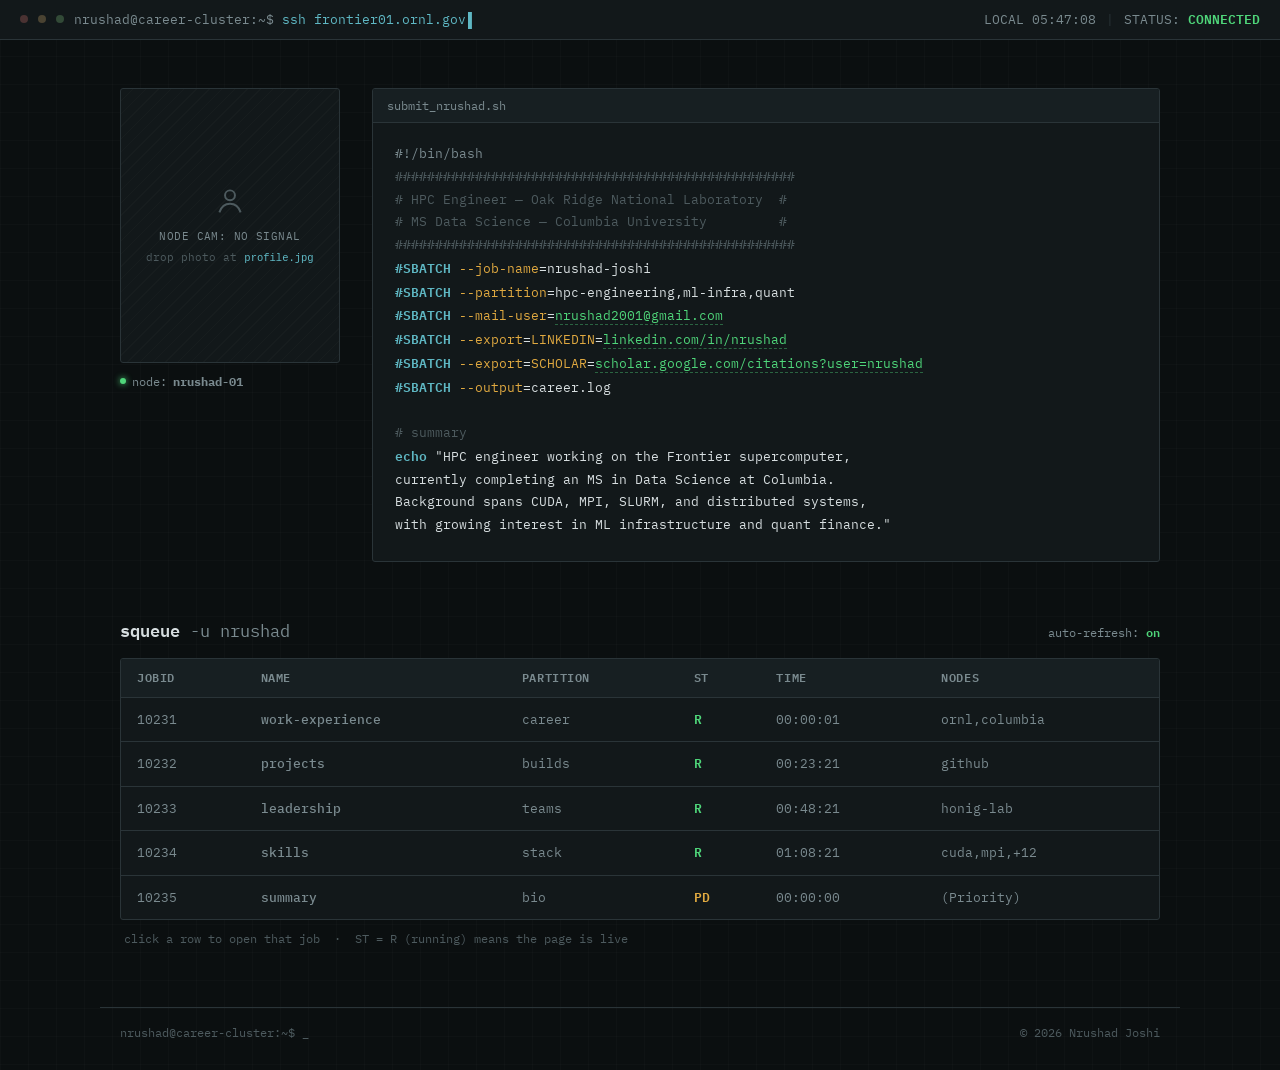
==== index.html @ c317f526 "Move site files to repo root, fix asset paths" ====
<!DOCTYPE html>
<html lang="en">
<head>
<meta charset="UTF-8">
<meta name="viewport" content="width=device-width, initial-scale=1.0">
<title>Nrushad Joshi — HPC Engineer</title>
<meta name="description" content="Nrushad Joshi — HPC Engineer at Oak Ridge National Laboratory, MS Data Science at Columbia University.">
<link rel="preconnect" href="https://fonts.googleapis.com">
<link rel="preconnect" href="https://fonts.gstatic.com" crossorigin>
<link href="https://fonts.googleapis.com/css2?family=IBM+Plex+Mono:wght@400;500;600;700&family=IBM+Plex+Sans:wght@400;500;600&display=swap" rel="stylesheet">
<link rel="stylesheet" href="style.css">
</head>
<body>

<!-- Terminal chrome bar -->
<header class="termbar">
  <div class="termbar-left">
    <span class="dot"></span><span class="dot"></span><span class="dot"></span>
    <span class="termbar-path">nrushad@career-cluster:~$ <span class="cursor-blink">ssh frontier01.ornl.gov</span></span>
  </div>
  <div class="termbar-right">
    <span class="termbar-item" id="local-time">--:--:--</span>
    <span class="termbar-sep">|</span>
    <span class="termbar-item">STATUS: <span class="state-running">CONNECTED</span></span>
  </div>
</header>

<main>

  <!-- HERO: job submission script -->
  <section class="hero">
    <div class="hero-photo">
      <div class="photo-frame">
        <div class="photo-placeholder">
          <svg viewBox="0 0 24 24" width="34" height="34" fill="none" stroke="currentColor" stroke-width="1.4">
            <circle cx="12" cy="8" r="3.5"/>
            <path d="M4.5 20c1.4-4 4-6 7.5-6s6.1 2 7.5 6"/>
          </svg>
          <p class="ph-line1">NODE CAM: no signal</p>
          <p class="ph-line2">drop photo at <code>profile.jpg</code></p>
        </div>
        <img src="profile.jpg" alt="Nrushad Joshi" class="photo-real" onload="this.style.display='block'; this.previousElementSibling.style.display='none';" onerror="this.style.display='none';">
      </div>
      <div class="node-tag">
        <span class="node-dot"></span> node: <strong>nrushad-01</strong>
      </div>
    </div>

    <div class="hero-script">
      <div class="script-titlebar">submit_nrushad.sh</div>
      <pre class="script-body"><span class="tok-shebang">#!/bin/bash</span>
<span class="tok-comment">##################################################</span>
<span class="tok-comment"># HPC Engineer — Oak Ridge National Laboratory  #</span>
<span class="tok-comment"># MS Data Science — Columbia University         #</span>
<span class="tok-comment">##################################################</span>
<span class="tok-directive">#SBATCH</span> <span class="tok-flag">--job-name</span>=<span class="tok-val">nrushad-joshi</span>
<span class="tok-directive">#SBATCH</span> <span class="tok-flag">--partition</span>=<span class="tok-val">hpc-engineering,ml-infra,quant</span>
<span class="tok-directive">#SBATCH</span> <span class="tok-flag">--mail-user</span>=<a class="tok-link" href="mailto:nrushad2001@gmail.com">nrushad2001@gmail.com</a>
<span class="tok-directive">#SBATCH</span> <span class="tok-flag">--export</span>=<span class="tok-key">LINKEDIN</span>=<a class="tok-link" href="https://www.linkedin.com/in/nrushad/" target="_blank" rel="noopener">linkedin.com/in/nrushad</a>
<span class="tok-directive">#SBATCH</span> <span class="tok-flag">--export</span>=<span class="tok-key">SCHOLAR</span>=<a class="tok-link" href="https://scholar.google.com/" target="_blank" rel="noopener">scholar.google.com/citations?user=nrushad</a>
<span class="tok-directive">#SBATCH</span> <span class="tok-flag">--output</span>=<span class="tok-val">career.log</span>

<span class="tok-comment"># summary</span>
<span class="tok-echo">echo</span> <span class="tok-string">"HPC engineer working on the Frontier supercomputer,
currently completing an MS in Data Science at Columbia.
Background spans CUDA, MPI, SLURM, and distributed systems,
with growing interest in ML infrastructure and quant finance."</span></pre>
    </div>
  </section>

  <!-- SQUEUE navigation -->
  <section class="queue">
    <div class="queue-header">
      <h2>squeue <span class="queue-flag">-u nrushad</span></h2>
      <span class="queue-refresh">auto-refresh: <span class="state-running">on</span></span>
    </div>

    <div class="queue-table-wrap">
      <table class="queue-table">
        <thead>
          <tr>
            <th>JOBID</th>
            <th>NAME</th>
            <th>PARTITION</th>
            <th>ST</th>
            <th>TIME</th>
            <th>NODES</th>
          </tr>
        </thead>
        <tbody>
          <tr class="queue-row" data-href="work-experience.html">
            <td>10231</td>
            <td class="job-name">work-experience</td>
            <td>career</td>
            <td><span class="state-running">R</span></td>
            <td class="job-timer" data-base="0">00:00:00</td>
            <td>ornl,columbia</td>
          </tr>
          <tr class="queue-row" data-href="projects.html">
            <td>10232</td>
            <td class="job-name">projects</td>
            <td>builds</td>
            <td><span class="state-running">R</span></td>
            <td class="job-timer" data-base="1400">00:00:00</td>
            <td>github</td>
          </tr>
          <tr class="queue-row" data-href="leadership.html">
            <td>10233</td>
            <td class="job-name">leadership</td>
            <td>teams</td>
            <td><span class="state-running">R</span></td>
            <td class="job-timer" data-base="2900">00:00:00</td>
            <td>honig-lab</td>
          </tr>
          <tr class="queue-row" data-href="skills.html">
            <td>10234</td>
            <td class="job-name">skills</td>
            <td>stack</td>
            <td><span class="state-running">R</span></td>
            <td class="job-timer" data-base="4100">00:00:00</td>
            <td>cuda,mpi,+12</td>
          </tr>
          <tr class="queue-row" data-href="summary.html">
            <td>10235</td>
            <td class="job-name">summary</td>
            <td>bio</td>
            <td><span class="state-pending">PD</span></td>
            <td class="job-timer-static">00:00:00</td>
            <td>(Priority)</td>
          </tr>
        </tbody>
      </table>
    </div>
    <p class="queue-hint">click a row to open that job &nbsp;&middot;&nbsp; ST = R (running) means the page is live</p>
  </section>

</main>

<footer class="termfooter">
  <span>nrushad@career-cluster:~$ <span class="cursor-blink">_</span></span>
  <span class="termfooter-right">&copy; <span id="year"></span> Nrushad Joshi</span>
</footer>

<script src="main.js"></script>
</body>
</html>
---- style.css ----
/* ============================================================
   Design tokens
   ============================================================ */
:root {
  --bg:          #0b0f10;
  --panel:       #12181a;
  --panel-2:     #171f22;
  --border:      #2a3438;
  --text:        #d7dee0;
  --text-muted:  #7a8a8f;
  --text-dim:    #4d5a5e;

  --green:       #4fd67a;
  --amber:       #e0a940;
  --cyan:        #5fb8c4;
  --red:         #e0625a;

  --mono: 'IBM Plex Mono', ui-monospace, SFMono-Regular, Menlo, Consolas, monospace;
  --sans: 'IBM Plex Sans', -apple-system, BlinkMacSystemFont, 'Segoe UI', sans-serif;

  --radius: 3px;
}

* { box-sizing: border-box; }

html { scroll-behavior: smooth; }

body {
  margin: 0;
  background: var(--bg);
  background-image:
    linear-gradient(rgba(255,255,255,0.015) 1px, transparent 1px),
    linear-gradient(90deg, rgba(255,255,255,0.015) 1px, transparent 1px);
  background-size: 28px 28px;
  color: var(--text);
  font-family: var(--sans);
  line-height: 1.5;
}

a { color: inherit; }

/* Focus visibility */
a:focus-visible, .queue-row:focus-visible {
  outline: 2px solid var(--cyan);
  outline-offset: 2px;
}

@media (prefers-reduced-motion: reduce) {
  * { animation: none !important; transition: none !important; }
}

/* ============================================================
   Terminal chrome bar
   ============================================================ */
.termbar {
  display: flex;
  align-items: center;
  justify-content: space-between;
  gap: 12px;
  padding: 10px 20px;
  background: var(--panel);
  border-bottom: 1px solid var(--border);
  font-family: var(--mono);
  font-size: 12.5px;
  flex-wrap: wrap;
}

.termbar-left { display: flex; align-items: center; gap: 10px; }

.dot {
  width: 8px; height: 8px;
  border-radius: 50%;
  background: var(--text-dim);
  display: inline-block;
}
.dot:nth-child(1) { background: #4a3232; }
.dot:nth-child(2) { background: #4a4332; }
.dot:nth-child(3) { background: #324a37; }

.termbar-path { color: var(--text-muted); }
.termbar-path .cursor-blink { color: var(--cyan); }

.termbar-right { color: var(--text-muted); display: flex; align-items: center; gap: 10px; }
.termbar-sep { color: var(--border); }

.state-running { color: var(--green); font-weight: 600; }
.state-pending { color: var(--amber); font-weight: 600; }

.cursor-blink::after {
  content: '▌';
  margin-left: 2px;
  animation: blink 1.1s steps(1) infinite;
}
@keyframes blink { 50% { opacity: 0; } }

/* ============================================================
   Hero
   ============================================================ */
main {
  max-width: 1080px;
  margin: 0 auto;
  padding: 48px 20px 20px;
}

.hero {
  display: grid;
  grid-template-columns: 220px 1fr;
  gap: 32px;
  align-items: start;
  margin-bottom: 56px;
}

.hero-photo { position: sticky; top: 20px; }

.photo-frame {
  position: relative;
  width: 100%;
  aspect-ratio: 4 / 5;
  border: 1px solid var(--border);
  border-radius: var(--radius);
  overflow: hidden;
  background: var(--panel);
}

.photo-real {
  display: none;
  width: 100%;
  height: 100%;
  object-fit: cover;
}

.photo-placeholder {
  position: absolute;
  inset: 0;
  display: flex;
  flex-direction: column;
  align-items: center;
  justify-content: center;
  text-align: center;
  gap: 6px;
  padding: 16px;
  color: var(--text-dim);
  background:
    repeating-linear-gradient(135deg, transparent, transparent 8px, rgba(255,255,255,0.02) 8px, rgba(255,255,255,0.02) 9px);
}

.photo-placeholder svg { color: var(--text-dim); margin-bottom: 4px; }

.ph-line1 {
  margin: 0;
  font-family: var(--mono);
  font-size: 11px;
  letter-spacing: 0.04em;
  color: var(--text-muted);
  text-transform: uppercase;
}

.ph-line2 {
  margin: 0;
  font-family: var(--mono);
  font-size: 10.5px;
  color: var(--text-dim);
}

.ph-line2 code {
  color: var(--cyan);
  background: none;
}

.node-tag {
  margin-top: 10px;
  font-family: var(--mono);
  font-size: 11.5px;
  color: var(--text-muted);
  display: flex;
  align-items: center;
  gap: 6px;
}

.node-dot {
  width: 6px; height: 6px;
  border-radius: 50%;
  background: var(--green);
  box-shadow: 0 0 6px var(--green);
  display: inline-block;
}

/* Script card */
.hero-script {
  border: 1px solid var(--border);
  border-radius: var(--radius);
  background: var(--panel);
  overflow: hidden;
}

.script-titlebar {
  padding: 8px 14px;
  font-family: var(--mono);
  font-size: 11.5px;
  color: var(--text-muted);
  background: var(--panel-2);
  border-bottom: 1px solid var(--border);
}

.script-body {
  margin: 0;
  padding: 20px 22px 24px;
  font-family: var(--mono);
  font-size: 13px;
  line-height: 1.75;
  white-space: pre-wrap;
  word-break: break-word;
  overflow-x: auto;
}

.tok-shebang { color: var(--text-muted); }
.tok-comment { color: var(--text-dim); }
.tok-directive { color: var(--cyan); font-weight: 600; }
.tok-flag { color: var(--amber); }
.tok-val { color: var(--text); }
.tok-key { color: var(--amber); }
.tok-echo { color: var(--cyan); font-weight: 600; }
.tok-string { color: var(--text); }

.tok-link {
  color: var(--green);
  text-decoration: none;
  border-bottom: 1px dashed rgba(79,214,122,0.4);
}
.tok-link:hover { border-bottom-style: solid; }

/* ============================================================
   Queue / navigation table
   ============================================================ */
.queue { margin-bottom: 40px; }

.queue-header {
  display: flex;
  align-items: baseline;
  justify-content: space-between;
  flex-wrap: wrap;
  gap: 8px;
  margin-bottom: 14px;
}

.queue-header h2 {
  font-family: var(--mono);
  font-size: 17px;
  font-weight: 600;
  margin: 0;
  color: var(--text);
}

.queue-flag { color: var(--text-muted); font-weight: 400; }

.queue-refresh {
  font-family: var(--mono);
  font-size: 11.5px;
  color: var(--text-muted);
}

.queue-table-wrap {
  border: 1px solid var(--border);
  border-radius: var(--radius);
  overflow-x: auto;
  background: var(--panel);
}

.queue-table {
  width: 100%;
  border-collapse: collapse;
  font-family: var(--mono);
  font-size: 13px;
  min-width: 560px;
}

.queue-table thead th {
  text-align: left;
  padding: 10px 16px;
  color: var(--text-muted);
  font-weight: 600;
  font-size: 11.5px;
  letter-spacing: 0.05em;
  background: var(--panel-2);
  border-bottom: 1px solid var(--border);
  position: sticky;
  top: 0;
}

.queue-row {
  cursor: pointer;
  border-bottom: 1px solid var(--border);
  transition: background 0.12s ease;
}
.queue-row:last-child { border-bottom: none; }

.queue-row:hover,
.queue-row:focus-visible {
  background: var(--panel-2);
}

.queue-row td {
  padding: 12px 16px;
  color: var(--text-muted);
}

.job-name {
  color: var(--text);
  font-weight: 500;
}

.queue-row:hover .job-name { color: var(--cyan); }

.queue-hint {
  font-family: var(--mono);
  font-size: 11.5px;
  color: var(--text-dim);
  margin: 10px 4px 0;
}

/* ============================================================
   Footer
   ============================================================ */
.termfooter {
  display: flex;
  justify-content: space-between;
  align-items: center;
  flex-wrap: wrap;
  gap: 8px;
  padding: 16px 20px 28px;
  max-width: 1080px;
  margin: 0 auto;
  font-family: var(--mono);
  font-size: 12px;
  color: var(--text-dim);
  border-top: 1px solid var(--border);
}

.termfooter .cursor-blink::after { content: ''; }

/* ============================================================
   Responsive
   ============================================================ */
@media (max-width: 720px) {
  .hero {
    grid-template-columns: 1fr;
  }
  .hero-photo {
    position: static;
    max-width: 200px;
    margin: 0 auto;
  }
  .termbar { font-size: 11px; }
  .script-body { font-size: 12px; padding: 16px; }
}
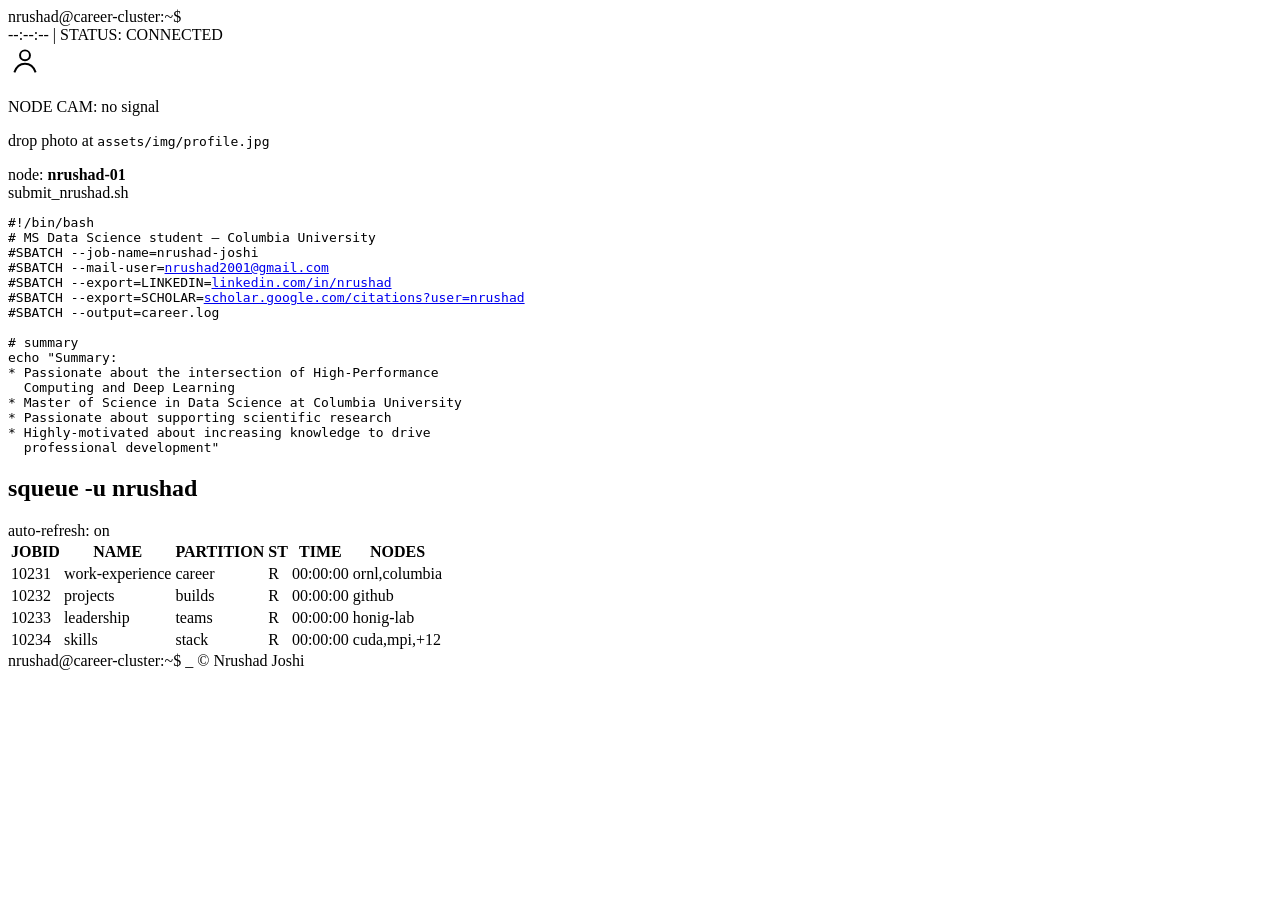
==== commit 23b91180: "Trim job script, update summary content" ====
--- a/index.html
+++ b/index.html
@@ -3,12 +3,12 @@
 <head>
 <meta charset="UTF-8">
 <meta name="viewport" content="width=device-width, initial-scale=1.0">
-<title>Nrushad Joshi — HPC Engineer</title>
-<meta name="description" content="Nrushad Joshi — HPC Engineer at Oak Ridge National Laboratory, MS Data Science at Columbia University.">
+<title>Nrushad Joshi — MS Data Science, Columbia University</title>
+<meta name="description" content="Nrushad Joshi — MS Data Science student at Columbia University, previously an HPC Engineer at Oak Ridge National Laboratory.">
 <link rel="preconnect" href="https://fonts.googleapis.com">
 <link rel="preconnect" href="https://fonts.gstatic.com" crossorigin>
 <link href="https://fonts.googleapis.com/css2?family=IBM+Plex+Mono:wght@400;500;600;700&family=IBM+Plex+Sans:wght@400;500;600&display=swap" rel="stylesheet">
-<link rel="stylesheet" href="style.css">
+<link rel="stylesheet" href="assets/css/style.css">
 </head>
 <body>
 
@@ -16,7 +16,7 @@
 <header class="termbar">
   <div class="termbar-left">
     <span class="dot"></span><span class="dot"></span><span class="dot"></span>
-    <span class="termbar-path">nrushad@career-cluster:~$ <span class="cursor-blink">ssh frontier01.ornl.gov</span></span>
+    <span class="termbar-path">nrushad@career-cluster:~$ <span class="cursor-blink"></span></span>
   </div>
   <div class="termbar-right">
     <span class="termbar-item" id="local-time">--:--:--</span>
@@ -37,9 +37,9 @@
             <path d="M4.5 20c1.4-4 4-6 7.5-6s6.1 2 7.5 6"/>
           </svg>
           <p class="ph-line1">NODE CAM: no signal</p>
-          <p class="ph-line2">drop photo at <code>profile.jpg</code></p>
+          <p class="ph-line2">drop photo at <code>assets/img/profile.jpg</code></p>
         </div>
-        <img src="profile.jpg" alt="Nrushad Joshi" class="photo-real" onload="this.style.display='block'; this.previousElementSibling.style.display='none';" onerror="this.style.display='none';">
+        <img src="assets/img/profile.jpg" alt="Nrushad Joshi" class="photo-real" onload="this.style.display='block'; this.previousElementSibling.style.display='none';" onerror="this.style.display='none';">
       </div>
       <div class="node-tag">
         <span class="node-dot"></span> node: <strong>nrushad-01</strong>
@@ -49,22 +49,21 @@
     <div class="hero-script">
       <div class="script-titlebar">submit_nrushad.sh</div>
       <pre class="script-body"><span class="tok-shebang">#!/bin/bash</span>
-<span class="tok-comment">##################################################</span>
-<span class="tok-comment"># HPC Engineer — Oak Ridge National Laboratory  #</span>
-<span class="tok-comment"># MS Data Science — Columbia University         #</span>
-<span class="tok-comment">##################################################</span>
+<span class="tok-comment"># MS Data Science student — Columbia University</span>
 <span class="tok-directive">#SBATCH</span> <span class="tok-flag">--job-name</span>=<span class="tok-val">nrushad-joshi</span>
-<span class="tok-directive">#SBATCH</span> <span class="tok-flag">--partition</span>=<span class="tok-val">hpc-engineering,ml-infra,quant</span>
 <span class="tok-directive">#SBATCH</span> <span class="tok-flag">--mail-user</span>=<a class="tok-link" href="mailto:nrushad2001@gmail.com">nrushad2001@gmail.com</a>
 <span class="tok-directive">#SBATCH</span> <span class="tok-flag">--export</span>=<span class="tok-key">LINKEDIN</span>=<a class="tok-link" href="https://www.linkedin.com/in/nrushad/" target="_blank" rel="noopener">linkedin.com/in/nrushad</a>
 <span class="tok-directive">#SBATCH</span> <span class="tok-flag">--export</span>=<span class="tok-key">SCHOLAR</span>=<a class="tok-link" href="https://scholar.google.com/" target="_blank" rel="noopener">scholar.google.com/citations?user=nrushad</a>
 <span class="tok-directive">#SBATCH</span> <span class="tok-flag">--output</span>=<span class="tok-val">career.log</span>
 
 <span class="tok-comment"># summary</span>
-<span class="tok-echo">echo</span> <span class="tok-string">"HPC engineer working on the Frontier supercomputer,
-currently completing an MS in Data Science at Columbia.
-Background spans CUDA, MPI, SLURM, and distributed systems,
-with growing interest in ML infrastructure and quant finance."</span></pre>
+<span class="tok-echo">echo</span> <span class="tok-string">"Summary:
+* Passionate about the intersection of High-Performance
+  Computing and Deep Learning
+* Master of Science in Data Science at Columbia University
+* Passionate about supporting scientific research
+* Highly-motivated about increasing knowledge to drive
+  professional development"</span></pre>
     </div>
   </section>
 
@@ -120,18 +119,9 @@
             <td class="job-timer" data-base="4100">00:00:00</td>
             <td>cuda,mpi,+12</td>
           </tr>
-          <tr class="queue-row" data-href="summary.html">
-            <td>10235</td>
-            <td class="job-name">summary</td>
-            <td>bio</td>
-            <td><span class="state-pending">PD</span></td>
-            <td class="job-timer-static">00:00:00</td>
-            <td>(Priority)</td>
-          </tr>
         </tbody>
       </table>
     </div>
-    <p class="queue-hint">click a row to open that job &nbsp;&middot;&nbsp; ST = R (running) means the page is live</p>
   </section>
 
 </main>
@@ -141,6 +131,6 @@
   <span class="termfooter-right">&copy; <span id="year"></span> Nrushad Joshi</span>
 </footer>
 
-<script src="main.js"></script>
+<script src="assets/js/main.js"></script>
 </body>
 </html>
